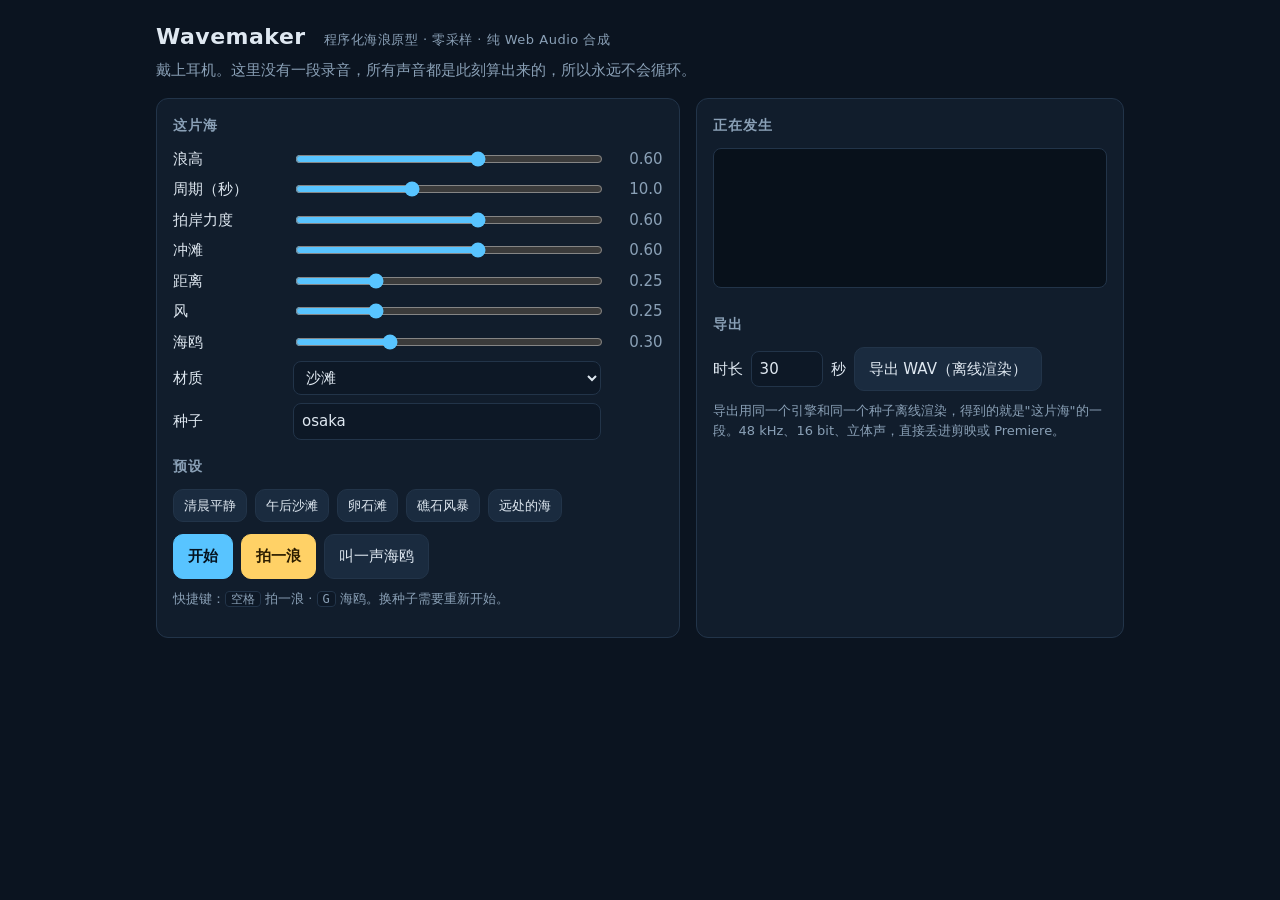
==== index.html @ 6f663f96 "Add procedural ocean synth prototype and product vision doc - index.html: zero-sample Web Audio ocea" ====
<!doctype html>
<html lang="zh-CN">
<head>
<meta charset="utf-8">
<meta name="viewport" content="width=device-width, initial-scale=1">
<title>Wavemaker 原型</title>
<style>
  :root {
    --bg: #0b1420; --panel: #111d2c; --line: #223449; --text: #dfe8f1; --muted: #8aa0b6;
    --accent: #58c4ff; --accent2: #ffd166; --danger: #ff7b72;
  }
  * { box-sizing: border-box; }
  body { margin: 0; background: var(--bg); color: var(--text); font: 15px/1.5 system-ui, -apple-system, "PingFang SC", "Noto Sans CJK SC", sans-serif; }
  header { padding: 20px 16px 8px; max-width: 1000px; margin: 0 auto; }
  h1 { margin: 0; font-size: 22px; letter-spacing: .5px; }
  h1 small { color: var(--muted); font-weight: 400; font-size: 13px; margin-left: 10px; }
  p.lead { color: var(--muted); margin: 6px 0 0; }
  main { max-width: 1000px; margin: 0 auto; padding: 8px 16px 40px; display: grid; gap: 16px; grid-template-columns: 1fr; }
  @media (min-width: 820px) { main { grid-template-columns: 1.1fr .9fr; } }
  section { background: var(--panel); border: 1px solid var(--line); border-radius: 12px; padding: 16px; }
  h2 { font-size: 14px; text-transform: uppercase; letter-spacing: 1px; color: var(--muted); margin: 0 0 12px; }
  .row { display: grid; grid-template-columns: 110px 1fr 52px; align-items: center; gap: 10px; margin: 8px 0; }
  .row label { color: var(--text); }
  .row output { text-align: right; color: var(--muted); font-variant-numeric: tabular-nums; }
  input[type=range] { width: 100%; accent-color: var(--accent); }
  select, input[type=text], input[type=number] { background: #0d1826; color: var(--text); border: 1px solid var(--line); border-radius: 8px; padding: 6px 8px; font: inherit; }
  .buttons { display: flex; flex-wrap: wrap; gap: 8px; margin-top: 12px; }
  button { background: #1a2b3f; color: var(--text); border: 1px solid var(--line); border-radius: 10px; padding: 10px 14px; font: inherit; cursor: pointer; }
  button:hover { border-color: var(--accent); }
  button.primary { background: var(--accent); color: #05131f; border-color: var(--accent); font-weight: 600; }
  button.warm { background: var(--accent2); color: #2b1d00; border-color: var(--accent2); font-weight: 600; }
  button:disabled { opacity: .45; cursor: default; }
  .presets button { padding: 6px 10px; font-size: 13px; }
  canvas { width: 100%; height: 140px; display: block; background: #08111b; border-radius: 8px; border: 1px solid var(--line); }
  .log { font-family: ui-monospace, SFMono-Regular, Menlo, monospace; font-size: 12px; color: var(--muted); max-height: 150px; overflow: auto; margin-top: 10px; white-space: pre-wrap; }
  .hint { color: var(--muted); font-size: 13px; margin-top: 10px; }
  kbd { background: #0d1826; border: 1px solid var(--line); border-radius: 4px; padding: 0 5px; font-size: 12px; }
  .export { display: flex; gap: 8px; align-items: center; flex-wrap: wrap; margin-top: 10px; }
  .export input[type=number] { width: 72px; }
</style>
</head>
<body>
<header>
  <h1>Wavemaker <small>程序化海浪原型 · 零采样 · 纯 Web Audio 合成</small></h1>
  <p class="lead">戴上耳机。这里没有一段录音，所有声音都是此刻算出来的，所以永远不会循环。</p>
</header>
<main>
  <section>
    <h2>这片海</h2>
    <div class="row"><label>浪高</label><input type="range" id="swell" min="0" max="1" step="0.01" value="0.6"><output for="swell">0.60</output></div>
    <div class="row"><label>周期（秒）</label><input type="range" id="period" min="4" max="20" step="0.5" value="10"><output for="period">10</output></div>
    <div class="row"><label>拍岸力度</label><input type="range" id="breakForce" min="0" max="1" step="0.01" value="0.6"><output for="breakForce">0.60</output></div>
    <div class="row"><label>冲滩</label><input type="range" id="wash" min="0" max="1" step="0.01" value="0.6"><output for="wash">0.60</output></div>
    <div class="row"><label>距离</label><input type="range" id="distance" min="0" max="1" step="0.01" value="0.25"><output for="distance">0.25</output></div>
    <div class="row"><label>风</label><input type="range" id="wind" min="0" max="1" step="0.01" value="0.25"><output for="wind">0.25</output></div>
    <div class="row"><label>海鸥</label><input type="range" id="gulls" min="0" max="1" step="0.01" value="0.3"><output for="gulls">0.30</output></div>
    <div class="row"><label>材质</label>
      <select id="material">
        <option value="sand">沙滩</option>
        <option value="pebble">卵石滩</option>
        <option value="rock">礁石</option>
      </select><span></span></div>
    <div class="row"><label>种子</label><input type="text" id="seed" value="osaka"><span></span></div>

    <h2 style="margin-top:16px">预设</h2>
    <div class="buttons presets">
      <button data-preset="dawn">清晨平静</button>
      <button data-preset="afternoon">午后沙滩</button>
      <button data-preset="brighton">卵石滩</button>
      <button data-preset="storm">礁石风暴</button>
      <button data-preset="far">远处的海</button>
    </div>

    <div class="buttons">
      <button class="primary" id="toggle">开始</button>
      <button class="warm" id="tap">拍一浪</button>
      <button id="gull">叫一声海鸥</button>
    </div>
    <p class="hint">快捷键：<kbd>空格</kbd> 拍一浪 · <kbd>G</kbd> 海鸥。换种子需要重新开始。</p>
  </section>

  <section>
    <h2>正在发生</h2>
    <canvas id="scope" width="900" height="280"></canvas>
    <div class="log" id="log"></div>

    <h2 style="margin-top:16px">导出</h2>
    <div class="export">
      <label>时长</label><input type="number" id="seconds" min="3" max="600" value="30"><span>秒</span>
      <button id="export">导出 WAV（离线渲染）</button>
    </div>
    <p class="hint">导出用同一个引擎和同一个种子离线渲染，得到的就是"这片海"的一段。48 kHz、16 bit、立体声，直接丢进剪映或 Premiere。</p>
  </section>
</main>

<script>
// ---------- 参数 ----------
const P = { swell: .6, period: 10, breakForce: .6, wash: .6, distance: .25, wind: .25, gulls: .3, material: 'sand', seed: 'osaka' };

const PRESETS = {
  dawn:      { swell: .3, period: 12, breakForce: .35, wash: .5, distance: .3, wind: .1, gulls: .15, material: 'sand' },
  afternoon: { swell: .6, period: 9,  breakForce: .6,  wash: .65, distance: .2, wind: .25, gulls: .4, material: 'sand' },
  brighton:  { swell: .55, period: 8, breakForce: .7,  wash: .7, distance: .15, wind: .35, gulls: .3, material: 'pebble' },
  storm:     { swell: .95, period: 6, breakForce: .95, wash: .5, distance: .1, wind: .8, gulls: .05, material: 'rock' },
  far:       { swell: .7, period: 11, breakForce: .5,  wash: .3, distance: .85, wind: .3, gulls: .2, material: 'sand' },
};

// 材质决定每一层的滤波器落点。这是"这片海是哪片海"的主要来源。
const MATERIAL = {
  sand:   { swellLP: 700, breakBP: 1400, washHP: 1500, washLP: 7000, foam: 1.0, rattle: 0,   thump: 0 },
  pebble: { swellLP: 600, breakBP: 1900, washHP: 2200, washLP: 9000, foam: 0.6, rattle: 0.6, thump: 0.15 },
  rock:   { swellLP: 500, breakBP: 1100, washHP: 1200, washLP: 5000, foam: 0.8, rattle: 0,   thump: 0.7 },
};

// ---------- 可复现的随机 ----------
function hashSeed(str) {
  let h = 1779033703 ^ str.length;
  for (let i = 0; i < str.length; i++) { h = Math.imul(h ^ str.charCodeAt(i), 3432918353); h = (h << 13) | (h >>> 19); }
  return (h >>> 0) || 1;
}
function mulberry32(a) {
  return function () {
    a |= 0; a = (a + 0x6D2B79F5) | 0;
    let t = Math.imul(a ^ (a >>> 15), 1 | a);
    t = (t + Math.imul(t ^ (t >>> 7), 61 | t)) ^ t;
    return ((t ^ (t >>> 14)) >>> 0) / 4294967296;
  };
}

// ---------- 引擎 ----------
function noiseSource(ctx, rng, seconds = 5) {
  const len = Math.floor(ctx.sampleRate * seconds);
  const buf = ctx.createBuffer(1, len, ctx.sampleRate);
  const d = buf.getChannelData(0);
  for (let i = 0; i < len; i++) d[i] = rng() * 2 - 1;
  const s = ctx.createBufferSource(); s.buffer = buf; s.loop = true;
  return s;
}

// 一层 = 独立噪声源 -> 若干滤波器 -> 增益 -> 声像
function layer(ctx, rng, dest, filters, pan = 0) {
  const src = noiseSource(ctx, rng);
  const gain = ctx.createGain(); gain.gain.value = 0;
  const panner = ctx.createStereoPanner(); panner.pan.value = pan;
  let node = src;
  const fs = filters.map(f => {
    const b = ctx.createBiquadFilter(); b.type = f.type; b.frequency.value = f.freq; b.Q.value = f.Q ?? 0.7;
    node.connect(b); node = b; return b;
  });
  node.connect(gain).connect(panner).connect(dest);
  src.start(0);
  return { src, gain: gain.gain, panner, filters: fs };   // gain 直接暴露 AudioParam
}

function distanceCutoff(d) { return 12000 * Math.pow(0.08, d); }

function buildScene(ctx, p, onEvent) {
  const rng = mulberry32(hashSeed(p.seed));
  const master = ctx.createGain(); master.gain.value = 0.9;
  const tone = ctx.createBiquadFilter(); tone.type = 'lowpass'; tone.Q.value = 0.5; tone.frequency.value = distanceCutoff(p.distance);
  const comp = ctx.createDynamicsCompressor();
  comp.threshold.value = -16; comp.knee.value = 18; comp.ratio.value = 3; comp.attack.value = 0.01; comp.release.value = 0.4;
  const analyser = ctx.createAnalyser(); analyser.fftSize = 1024;
  master.connect(tone).connect(comp).connect(analyser).connect(ctx.destination);

  const L = {
    bedL:   layer(ctx, rng, master, [{ type: 'lowpass', freq: 260 }], -0.75),
    bedR:   layer(ctx, rng, master, [{ type: 'lowpass', freq: 260 }],  0.75),
    swell:  layer(ctx, rng, master, [{ type: 'lowpass', freq: 700 }, { type: 'highpass', freq: 60 }]),
    brk:    layer(ctx, rng, master, [{ type: 'bandpass', freq: 1400, Q: 0.6 }]),
    wash:   layer(ctx, rng, master, [{ type: 'highpass', freq: 1500 }, { type: 'lowpass', freq: 7000 }]),
    foam:   layer(ctx, rng, master, [{ type: 'highpass', freq: 6500 }]),
    rattle: layer(ctx, rng, master, [{ type: 'bandpass', freq: 3200, Q: 2.5 }]),
    thump:  layer(ctx, rng, master, [{ type: 'lowpass', freq: 110 }]),
    wind:   layer(ctx, rng, master, [{ type: 'bandpass', freq: 420, Q: 1.8 }]),
  };

  const S = { nextWave: 0.5, waveIndex: 0, dir: 1, nextGull: 2 + rng() * 6, nextBed: 0, nextWind: 0, until: 0 };

  function wave(t, strength, dir) {
    const m = MATERIAL[p.material];
    const s = Math.min(1, Math.max(0.05, strength));
    const near = 1 - 0.7 * p.distance;              // 近场层随距离衰减
    const rise = p.period * 0.32 * (0.8 + 0.4 * rng());
    const tB = t + rise;                            // 拍岸时刻

    // 涌：低通噪声慢慢涨起来，滤波器随之打开
    L.swell.gain.setTargetAtTime(0.10 + 0.55 * s, t, rise / 2.5);
    L.swell.gain.setTargetAtTime(0.04, tB + 0.2, 0.9);
    L.swell.filters[0].frequency.setTargetAtTime(m.swellLP * (0.6 + 0.8 * s), t, rise / 2);
    L.swell.filters[0].frequency.setTargetAtTime(m.swellLP * 0.6, tB + 0.5, 1.5);

    // 拍岸：带通噪声的一次爆发，越大的浪起得越快、拖得越长
    const bf = p.breakForce * (0.5 + 0.6 * s) * near;
    L.brk.filters[0].frequency.setValueAtTime(m.breakBP * (0.85 + 0.3 * rng()), tB);
    L.brk.gain.setTargetAtTime(bf * 0.9, tB, 0.06 + 0.25 * (1 - bf));
    L.brk.gain.setTargetAtTime(0, tB + 0.35 + 0.4 * bf, 0.5 + 0.9 * s);
    L.brk.panner.pan.setValueAtTime(dir * 0.5, tB);

    // 礁石：低频的一声闷响
    if (m.thump) {
      L.thump.gain.setTargetAtTime(m.thump * bf, tB, 0.04);
      L.thump.gain.setTargetAtTime(0, tB + 0.15, 0.35);
    }

    // 冲滩：高频嘶声沿着海岸线跑；水变薄时音色变亮，回退时变暗
    const w = p.wash * (0.45 + 0.7 * s) * near;
    const tW = tB + 0.25;
    const runup = 1.2 + 2.2 * w;
    L.wash.filters[1].frequency.setValueAtTime(m.washLP, tW);
    L.wash.gain.setTargetAtTime(0.7 * w, tW, 0.35);
    L.wash.gain.setTargetAtTime(0, tW + runup, 0.9 + 1.6 * w);
    L.wash.filters[0].frequency.setValueAtTime(m.washHP * 0.6, tW);
    L.wash.filters[0].frequency.linearRampToValueAtTime(m.washHP * 1.6, tW + runup);
    L.wash.filters[0].frequency.setTargetAtTime(m.washHP * 0.5, tW + runup, 1.5);
    L.wash.panner.pan.setValueAtTime(-dir * 0.6, tW);
    L.wash.panner.pan.linearRampToValueAtTime(dir * 0.6, tW + runup + 2);

    // 泡沫：冲滩之后留在沙上的细碎嘶声
    L.foam.gain.setTargetAtTime(0.22 * w * m.foam, tW + 0.3, 0.6);
    L.foam.gain.setTargetAtTime(0, tW + runup + 0.5, 2.5);

    // 卵石：回退时成百上千颗石头滚动，用一串短促的噪声脉冲模拟
    if (m.rattle) {
      const t0 = tW + runup * 0.5, span = runup + 2;
      const n = Math.floor(30 + 90 * w);
      const times = [];
      for (let i = 0; i < n; i++) times.push(t0 + rng() * span);
      times.sort((a, b) => a - b);
      L.rattle.panner.pan.setValueAtTime(dir * 0.4, t0);
      for (const tt of times) {
        L.rattle.gain.setValueAtTime(m.rattle * w * (0.3 + rng()), tt);
        L.rattle.gain.setTargetAtTime(0, tt + 0.01, 0.012);
      }
    }

    onEvent && onEvent({ kind: 'wave', at: tB, strength: s, dir });
  }

  function gull(t) {
    const near = 1 - 0.6 * p.distance;
    const dist = 0.25 + rng() * 0.75;                 // 这只鸟有多远
    const f0 = 900 + rng() * 500;
    const osc = ctx.createOscillator(); osc.type = 'sawtooth';
    const vib = ctx.createOscillator(); vib.frequency.value = 22 + rng() * 8;
    const vibGain = ctx.createGain(); vibGain.gain.value = f0 * 0.02;
    vib.connect(vibGain).connect(osc.frequency);
    const bp = ctx.createBiquadFilter(); bp.type = 'bandpass'; bp.Q.value = 2.5;
    const lp = ctx.createBiquadFilter(); lp.type = 'lowpass'; lp.frequency.value = 9000 * (1 - dist * 0.7);
    const g = ctx.createGain(); g.gain.value = 0;
    const pan = ctx.createStereoPanner(); pan.pan.value = rng() * 1.6 - 0.8;
    osc.connect(bp).connect(lp).connect(g).connect(pan).connect(master);
    const calls = 1 + Math.floor(rng() * 3);
    let tt = t;
    const amp = 0.18 * (1 - dist * 0.75) * near;
    for (let i = 0; i < calls; i++) {
      const dur = 0.35 + rng() * 0.3;
      osc.frequency.setValueAtTime(f0 * 0.85, tt);
      osc.frequency.linearRampToValueAtTime(f0 * 1.15, tt + dur * 0.3);
      osc.frequency.linearRampToValueAtTime(f0 * 0.7, tt + dur);
      bp.frequency.setValueAtTime(f0 * 1.9, tt);
      bp.frequency.linearRampToValueAtTime(f0 * 2.4, tt + dur * 0.3);
      bp.frequency.linearRampToValueAtTime(f0 * 1.5, tt + dur);
      g.gain.setValueAtTime(0, tt);
      g.gain.linearRampToValueAtTime(amp, tt + 0.04);
      g.gain.setValueAtTime(amp, tt + dur * 0.6);
      g.gain.linearRampToValueAtTime(0, tt + dur);
      tt += dur + 0.12 + rng() * 0.25;
    }
    osc.start(t); vib.start(t); osc.stop(tt + 0.1); vib.stop(tt + 0.1);
    onEvent && onEvent({ kind: 'gull', at: t, dist });
  }

  // 把 [from, to) 这段时间里该发生的事都排进去。实时模式每 300 ms 往前排 2.5 s，离线模式一次排完。
  function schedule(from, to) {
    while (S.nextWave < to) {
      const group = 0.7 + 0.3 * Math.sin(S.waveIndex * Math.PI * 2 / 7 + 0.4);   // 七浪一组
      const strength = p.swell * (0.55 + 0.9 * rng()) * group;
      S.dir = -S.dir;
      wave(S.nextWave, strength, S.dir);
      S.waveIndex++;
      S.nextWave += p.period * (0.75 + 0.5 * rng());
    }
    while (S.nextGull < to) {
      if (p.gulls > 0.01 && rng() < p.gulls) gull(S.nextGull);
      S.nextGull += 3 + rng() * 10 * (1.2 - p.gulls);
    }
    // 远涌床：一直在，慢慢起伏
    while (S.nextBed < to) {
      const base = (0.05 + 0.16 * p.swell) * (1 - 0.35 * p.distance);
      L.bedL.gain.setTargetAtTime(base * (0.7 + 0.6 * rng()), S.nextBed, 1.5);
      L.bedR.gain.setTargetAtTime(base * (0.7 + 0.6 * rng()), S.nextBed + 0.7, 1.5);
      S.nextBed += 2.5 + rng() * 2;
    }
    // 风：阵性的，频率和强度都在飘
    while (S.nextWind < to) {
      const gust = p.wind * (0.4 + rng() * 0.9);
      L.wind.gain.setTargetAtTime(0.16 * gust, S.nextWind, 1.2 + rng() * 2);
      L.wind.filters[0].frequency.setTargetAtTime(300 + 400 * gust + rng() * 200, S.nextWind, 1.5);
      S.nextWind += 1.5 + rng() * 4;
    }
    tone.frequency.setTargetAtTime(distanceCutoff(p.distance), from, 0.3);
  }

  return { ctx, master, analyser, schedule, wave, gull, rng, state: S };
}

// ---------- WAV 编码 ----------
function encodeWav(buffer) {
  const ch = buffer.numberOfChannels, len = buffer.length, sr = buffer.sampleRate;
  const out = new ArrayBuffer(44 + len * ch * 2);
  const v = new DataView(out);
  const str = (o, s) => { for (let i = 0; i < s.length; i++) v.setUint8(o + i, s.charCodeAt(i)); };
  str(0, 'RIFF'); v.setUint32(4, 36 + len * ch * 2, true); str(8, 'WAVE');
  str(12, 'fmt '); v.setUint32(16, 16, true); v.setUint16(20, 1, true); v.setUint16(22, ch, true);
  v.setUint32(24, sr, true); v.setUint32(28, sr * ch * 2, true); v.setUint16(32, ch * 2, true); v.setUint16(34, 16, true);
  str(36, 'data'); v.setUint32(40, len * ch * 2, true);
  const chans = []; for (let c = 0; c < ch; c++) chans.push(buffer.getChannelData(c));
  let o = 44;
  for (let i = 0; i < len; i++) for (let c = 0; c < ch; c++) {
    const x = Math.max(-1, Math.min(1, chans[c][i]));
    v.setInt16(o, x < 0 ? x * 32768 : x * 32767, true); o += 2;
  }
  return new Blob([out], { type: 'audio/wav' });
}

async function renderOffline(p, seconds, sampleRate = 48000) {
  const off = new OfflineAudioContext(2, Math.floor(sampleRate * seconds), sampleRate);
  const scene = buildScene(off, p, null);
  scene.schedule(0, seconds);
  return off.startRendering();
}

// ---------- 界面 ----------
const $ = s => document.querySelector(s);
const logEl = $('#log');
function log(msg) {
  const lines = logEl.textContent.split('\n').filter(Boolean);
  lines.unshift(msg);
  logEl.textContent = lines.slice(0, 8).join('\n');
}

for (const id of ['swell', 'period', 'breakForce', 'wash', 'distance', 'wind', 'gulls']) {
  const el = $('#' + id), out = document.querySelector(`output[for=${id}]`);
  const show = () => out.textContent = id === 'period' ? Number(el.value).toFixed(1) : Number(el.value).toFixed(2);
  el.addEventListener('input', () => { P[id] = Number(el.value); show(); });
  show();
}
$('#material').addEventListener('change', e => { P.material = e.target.value; log(`材质 → ${e.target.selectedOptions[0].textContent}，下一浪生效`); });
$('#seed').addEventListener('change', e => { P.seed = e.target.value || 'sea'; log('种子已改，重新开始后生效'); });

function applyPreset(name) {
  const pr = PRESETS[name];
  Object.assign(P, pr);
  for (const k of Object.keys(pr)) {
    const el = $('#' + k); if (!el) continue;
    el.value = pr[k];
    el.dispatchEvent(new Event(k === 'material' ? 'change' : 'input'));
  }
  log(`预设：${name}`);
}
document.querySelectorAll('[data-preset]').forEach(b => b.addEventListener('click', () => applyPreset(b.dataset.preset)));

let live = null, timer = null, raf = null;

function onEvent(ev) {
  const delay = live ? (ev.at - live.ctx.currentTime).toFixed(1) : '?';
  if (ev.kind === 'wave') log(`浪 #${live.state.waveIndex + 1}  强度 ${ev.strength.toFixed(2)}  ${ev.dir > 0 ? '左→右' : '右→左'}  ${delay}s 后拍岸`);
  else log(`海鸥  距离 ${ev.dist.toFixed(2)}`);
}

async function start() {
  const ctx = new (window.AudioContext || window.webkitAudioContext)();
  await ctx.resume();
  live = buildScene(ctx, P, onEvent);
  live.state.until = ctx.currentTime + 0.05;
  timer = setInterval(() => {
    const to = ctx.currentTime + 2.5;
    if (to > live.state.until) { live.schedule(live.state.until, to); live.state.until = to; }
  }, 300);
  $('#toggle').textContent = '停止';
  log(`开始：种子 "${P.seed}"`);
  draw();
}
function stop() {
  clearInterval(timer); cancelAnimationFrame(raf);
  live.master.gain.setTargetAtTime(0, live.ctx.currentTime, 0.3);
  const c = live.ctx; setTimeout(() => c.close(), 1200);
  live = null;
  $('#toggle').textContent = '开始';
  log('停止');
}
$('#toggle').addEventListener('click', () => live ? stop() : start());
$('#tap').addEventListener('click', tapWave);
$('#gull').addEventListener('click', tapGull);
function tapWave() {
  if (!live) return;
  const t = live.ctx.currentTime + 0.02;
  live.state.dir = -live.state.dir;
  live.wave(t, Math.max(0.4, P.swell), live.state.dir);
  live.state.waveIndex++;
  live.state.nextWave = Math.max(live.state.nextWave, t + P.period * 0.6);
}
function tapGull() { if (live) live.gull(live.ctx.currentTime + 0.02); }
document.addEventListener('keydown', e => {
  if (e.target.tagName === 'INPUT' || e.target.tagName === 'SELECT') return;
  if (e.code === 'Space') { e.preventDefault(); tapWave(); }
  if (e.key === 'g' || e.key === 'G') tapGull();
});

// 示波器：把此刻的波形画出来，顺便当作"海平面"
const canvas = $('#scope'), g2d = canvas.getContext('2d');
const scopeBuf = new Uint8Array(1024);
function draw() {
  if (!live) return;
  live.analyser.getByteTimeDomainData(scopeBuf);
  const W = canvas.width, H = canvas.height;
  g2d.fillStyle = '#08111b'; g2d.fillRect(0, 0, W, H);
  g2d.strokeStyle = '#58c4ff'; g2d.lineWidth = 2; g2d.beginPath();
  for (let i = 0; i < scopeBuf.length; i++) {
    const x = i / scopeBuf.length * W, y = (scopeBuf[i] / 255) * H;
    i ? g2d.lineTo(x, y) : g2d.moveTo(x, y);
  }
  g2d.stroke();
  raf = requestAnimationFrame(draw);
}

$('#export').addEventListener('click', async () => {
  const btn = $('#export'), seconds = Math.min(600, Math.max(3, Number($('#seconds').value) || 30));
  btn.disabled = true; btn.textContent = `渲染 ${seconds}s…`;
  try {
    const buf = await renderOffline({ ...P }, seconds);
    const url = URL.createObjectURL(encodeWav(buf));
    const a = document.createElement('a');
    a.href = url; a.download = `wavemaker-${P.material}-${P.seed}-${seconds}s.wav`; a.click();
    setTimeout(() => URL.revokeObjectURL(url), 5000);
    log(`已导出 ${seconds}s WAV`);
  } catch (e) {
    log('导出失败：' + e.message);
  } finally {
    btn.disabled = false; btn.textContent = '导出 WAV（离线渲染）';
  }
});

window.Wavemaker = { P, buildScene, renderOffline, encodeWav, MATERIAL, PRESETS };
</script>
</body>
</html>
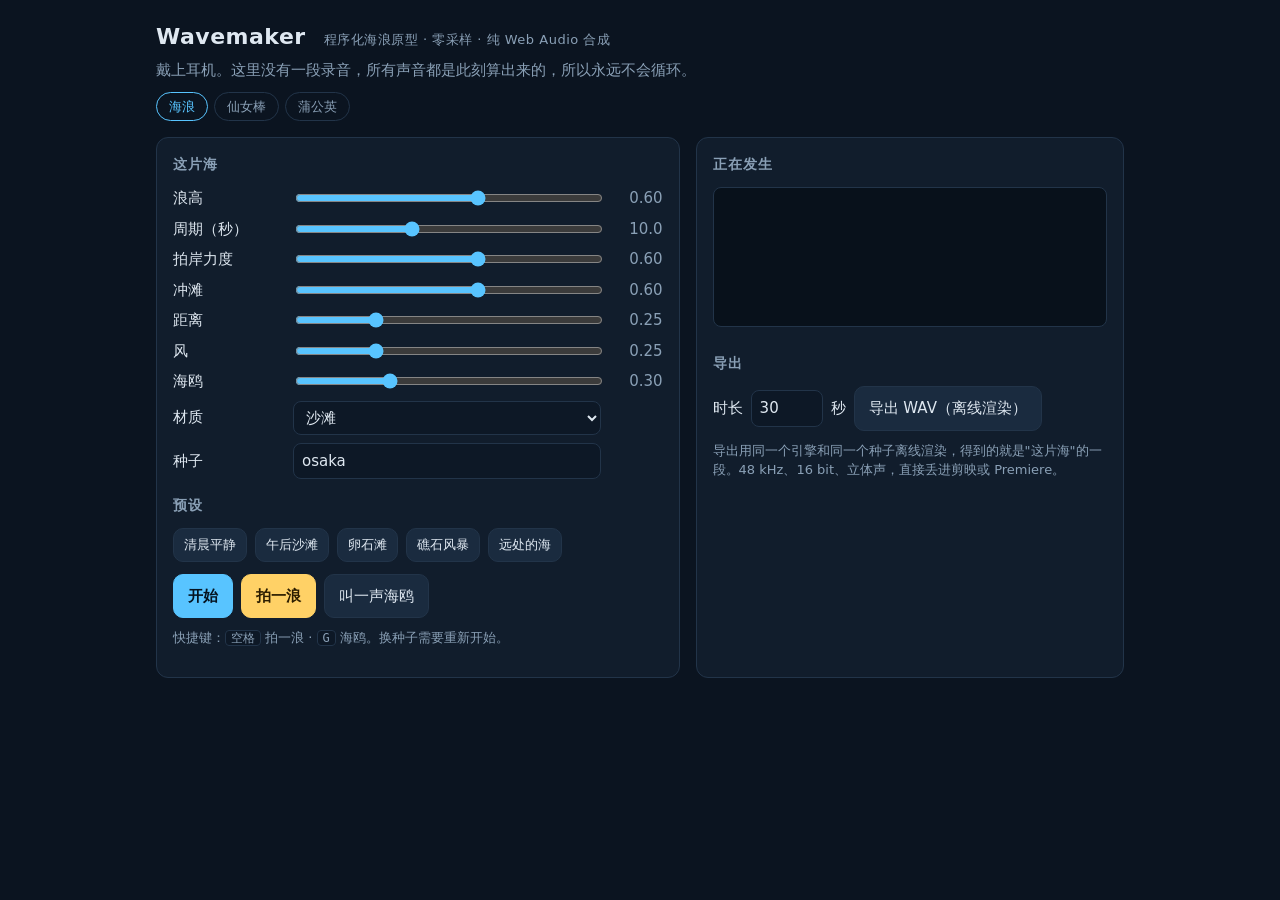
==== commit 7c521442: "Add sparkler and dandelion instruments, shared stylesheet, particle model - sparkler.html: stochasti" ====
--- a/index.html
+++ b/index.html
@@ -4,45 +4,13 @@
 <meta charset="utf-8">
 <meta name="viewport" content="width=device-width, initial-scale=1">
 <title>Wavemaker 原型</title>
-<style>
-  :root {
-    --bg: #0b1420; --panel: #111d2c; --line: #223449; --text: #dfe8f1; --muted: #8aa0b6;
-    --accent: #58c4ff; --accent2: #ffd166; --danger: #ff7b72;
-  }
-  * { box-sizing: border-box; }
-  body { margin: 0; background: var(--bg); color: var(--text); font: 15px/1.5 system-ui, -apple-system, "PingFang SC", "Noto Sans CJK SC", sans-serif; }
-  header { padding: 20px 16px 8px; max-width: 1000px; margin: 0 auto; }
-  h1 { margin: 0; font-size: 22px; letter-spacing: .5px; }
-  h1 small { color: var(--muted); font-weight: 400; font-size: 13px; margin-left: 10px; }
-  p.lead { color: var(--muted); margin: 6px 0 0; }
-  main { max-width: 1000px; margin: 0 auto; padding: 8px 16px 40px; display: grid; gap: 16px; grid-template-columns: 1fr; }
-  @media (min-width: 820px) { main { grid-template-columns: 1.1fr .9fr; } }
-  section { background: var(--panel); border: 1px solid var(--line); border-radius: 12px; padding: 16px; }
-  h2 { font-size: 14px; text-transform: uppercase; letter-spacing: 1px; color: var(--muted); margin: 0 0 12px; }
-  .row { display: grid; grid-template-columns: 110px 1fr 52px; align-items: center; gap: 10px; margin: 8px 0; }
-  .row label { color: var(--text); }
-  .row output { text-align: right; color: var(--muted); font-variant-numeric: tabular-nums; }
-  input[type=range] { width: 100%; accent-color: var(--accent); }
-  select, input[type=text], input[type=number] { background: #0d1826; color: var(--text); border: 1px solid var(--line); border-radius: 8px; padding: 6px 8px; font: inherit; }
-  .buttons { display: flex; flex-wrap: wrap; gap: 8px; margin-top: 12px; }
-  button { background: #1a2b3f; color: var(--text); border: 1px solid var(--line); border-radius: 10px; padding: 10px 14px; font: inherit; cursor: pointer; }
-  button:hover { border-color: var(--accent); }
-  button.primary { background: var(--accent); color: #05131f; border-color: var(--accent); font-weight: 600; }
-  button.warm { background: var(--accent2); color: #2b1d00; border-color: var(--accent2); font-weight: 600; }
-  button:disabled { opacity: .45; cursor: default; }
-  .presets button { padding: 6px 10px; font-size: 13px; }
-  canvas { width: 100%; height: 140px; display: block; background: #08111b; border-radius: 8px; border: 1px solid var(--line); }
-  .log { font-family: ui-monospace, SFMono-Regular, Menlo, monospace; font-size: 12px; color: var(--muted); max-height: 150px; overflow: auto; margin-top: 10px; white-space: pre-wrap; }
-  .hint { color: var(--muted); font-size: 13px; margin-top: 10px; }
-  kbd { background: #0d1826; border: 1px solid var(--line); border-radius: 4px; padding: 0 5px; font-size: 12px; }
-  .export { display: flex; gap: 8px; align-items: center; flex-wrap: wrap; margin-top: 10px; }
-  .export input[type=number] { width: 72px; }
-</style>
+<link rel="stylesheet" href="style.css">
 </head>
 <body>
 <header>
   <h1>Wavemaker <small>程序化海浪原型 · 零采样 · 纯 Web Audio 合成</small></h1>
   <p class="lead">戴上耳机。这里没有一段录音，所有声音都是此刻算出来的，所以永远不会循环。</p>
+  <nav><a class="current" href="index.html">海浪</a><a href="sparkler.html">仙女棒</a><a href="dandelion.html">蒲公英</a></nav>
 </header>
 <main>
   <section>
--- a/style.css
+++ b/style.css
@@ -0,0 +1,35 @@
+  :root {
+    --bg: #0b1420; --panel: #111d2c; --line: #223449; --text: #dfe8f1; --muted: #8aa0b6;
+    --accent: #58c4ff; --accent2: #ffd166; --danger: #ff7b72;
+  }
+  * { box-sizing: border-box; }
+  body { margin: 0; background: var(--bg); color: var(--text); font: 15px/1.5 system-ui, -apple-system, "PingFang SC", "Noto Sans CJK SC", sans-serif; }
+  header { padding: 20px 16px 8px; max-width: 1000px; margin: 0 auto; }
+  h1 { margin: 0; font-size: 22px; letter-spacing: .5px; }
+  h1 small { color: var(--muted); font-weight: 400; font-size: 13px; margin-left: 10px; }
+  p.lead { color: var(--muted); margin: 6px 0 0; }
+  main { max-width: 1000px; margin: 0 auto; padding: 8px 16px 40px; display: grid; gap: 16px; grid-template-columns: 1fr; }
+  @media (min-width: 820px) { main { grid-template-columns: 1.1fr .9fr; } }
+  section { background: var(--panel); border: 1px solid var(--line); border-radius: 12px; padding: 16px; }
+  h2 { font-size: 14px; text-transform: uppercase; letter-spacing: 1px; color: var(--muted); margin: 0 0 12px; }
+  .row { display: grid; grid-template-columns: 110px 1fr 52px; align-items: center; gap: 10px; margin: 8px 0; }
+  .row label { color: var(--text); }
+  .row output { text-align: right; color: var(--muted); font-variant-numeric: tabular-nums; }
+  input[type=range] { width: 100%; accent-color: var(--accent); }
+  select, input[type=text], input[type=number] { background: #0d1826; color: var(--text); border: 1px solid var(--line); border-radius: 8px; padding: 6px 8px; font: inherit; }
+  .buttons { display: flex; flex-wrap: wrap; gap: 8px; margin-top: 12px; }
+  button { background: #1a2b3f; color: var(--text); border: 1px solid var(--line); border-radius: 10px; padding: 10px 14px; font: inherit; cursor: pointer; }
+  button:hover { border-color: var(--accent); }
+  button.primary { background: var(--accent); color: #05131f; border-color: var(--accent); font-weight: 600; }
+  button.warm { background: var(--accent2); color: #2b1d00; border-color: var(--accent2); font-weight: 600; }
+  button:disabled { opacity: .45; cursor: default; }
+  .presets button { padding: 6px 10px; font-size: 13px; }
+  canvas { width: 100%; height: 140px; display: block; background: #08111b; border-radius: 8px; border: 1px solid var(--line); }
+  .log { font-family: ui-monospace, SFMono-Regular, Menlo, monospace; font-size: 12px; color: var(--muted); max-height: 150px; overflow: auto; margin-top: 10px; white-space: pre-wrap; }
+  .hint { color: var(--muted); font-size: 13px; margin-top: 10px; }
+  kbd { background: #0d1826; border: 1px solid var(--line); border-radius: 4px; padding: 0 5px; font-size: 12px; }
+  .export { display: flex; gap: 8px; align-items: center; flex-wrap: wrap; margin-top: 10px; }
+  .export input[type=number] { width: 72px; }
+nav { display: flex; gap: 6px; flex-wrap: wrap; margin-top: 10px; }
+nav a { color: var(--muted); text-decoration: none; border: 1px solid var(--line); border-radius: 999px; padding: 4px 12px; font-size: 13px; }
+nav a.current { color: var(--accent); border-color: var(--accent); }
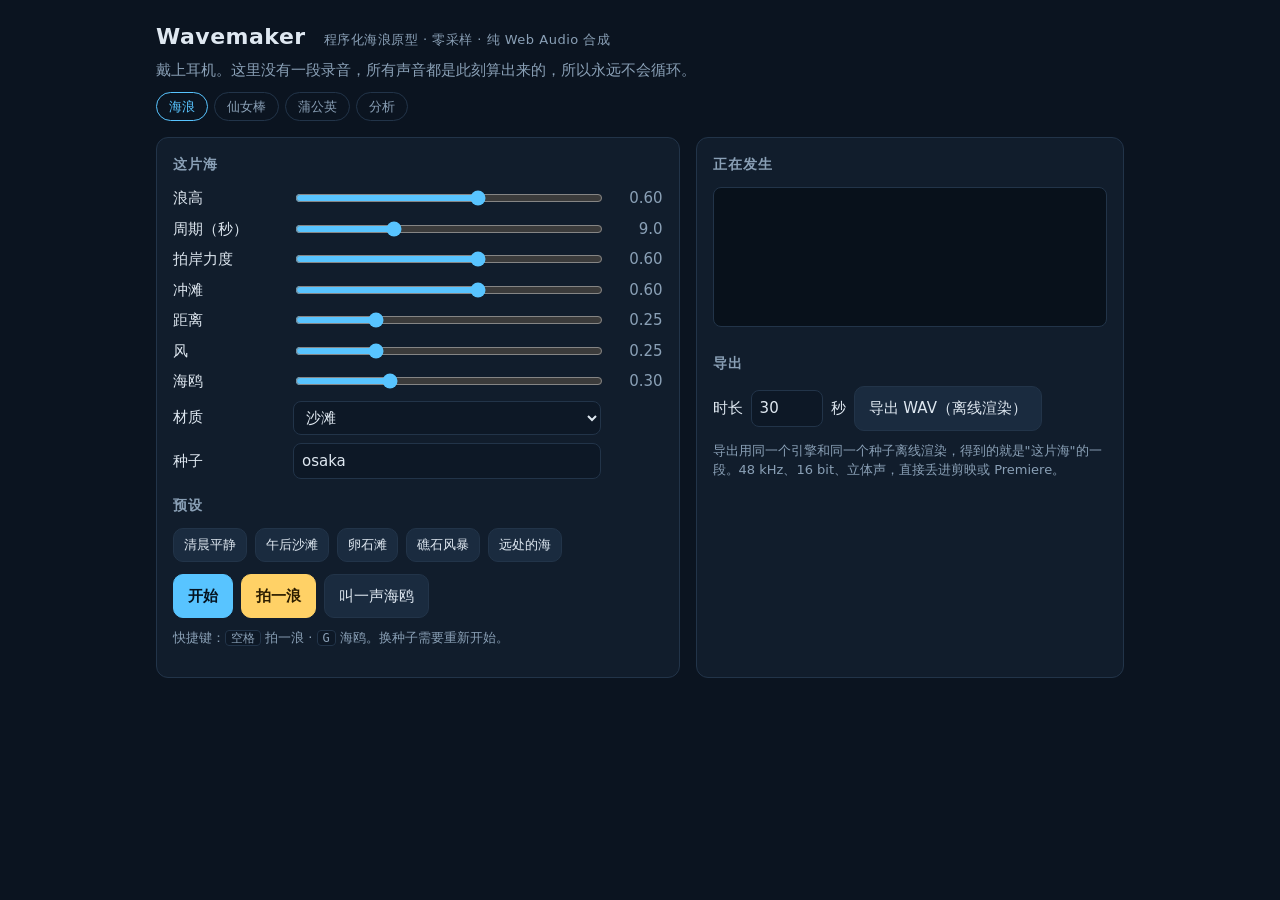
==== commit 93ddab1d: "Retune ocean engine against surf spectrum and add analysis tool - ocean.js: engine extracted from in" ====
--- a/index.html
+++ b/index.html
@@ -10,13 +10,13 @@
 <header>
   <h1>Wavemaker <small>程序化海浪原型 · 零采样 · 纯 Web Audio 合成</small></h1>
   <p class="lead">戴上耳机。这里没有一段录音，所有声音都是此刻算出来的，所以永远不会循环。</p>
-  <nav><a class="current" href="index.html">海浪</a><a href="sparkler.html">仙女棒</a><a href="dandelion.html">蒲公英</a></nav>
+  <nav><a class="current" href="index.html">海浪</a><a href="sparkler.html">仙女棒</a><a href="dandelion.html">蒲公英</a><a href="analyze.html">分析</a></nav>
 </header>
 <main>
   <section>
     <h2>这片海</h2>
     <div class="row"><label>浪高</label><input type="range" id="swell" min="0" max="1" step="0.01" value="0.6"><output for="swell">0.60</output></div>
-    <div class="row"><label>周期（秒）</label><input type="range" id="period" min="4" max="20" step="0.5" value="10"><output for="period">10</output></div>
+    <div class="row"><label>周期（秒）</label><input type="range" id="period" min="4" max="20" step="0.5" value="9"><output for="period">9</output></div>
     <div class="row"><label>拍岸力度</label><input type="range" id="breakForce" min="0" max="1" step="0.01" value="0.6"><output for="breakForce">0.60</output></div>
     <div class="row"><label>冲滩</label><input type="range" id="wash" min="0" max="1" step="0.01" value="0.6"><output for="wash">0.60</output></div>
     <div class="row"><label>距离</label><input type="range" id="distance" min="0" max="1" step="0.01" value="0.25"><output for="distance">0.25</output></div>
@@ -61,243 +61,12 @@
   </section>
 </main>
 
+<script src="ocean.js"></script>
 <script>
 // ---------- 参数 ----------
-const P = { swell: .6, period: 10, breakForce: .6, wash: .6, distance: .25, wind: .25, gulls: .3, material: 'sand', seed: 'osaka' };
-
-const PRESETS = {
-  dawn:      { swell: .3, period: 12, breakForce: .35, wash: .5, distance: .3, wind: .1, gulls: .15, material: 'sand' },
-  afternoon: { swell: .6, period: 9,  breakForce: .6,  wash: .65, distance: .2, wind: .25, gulls: .4, material: 'sand' },
-  brighton:  { swell: .55, period: 8, breakForce: .7,  wash: .7, distance: .15, wind: .35, gulls: .3, material: 'pebble' },
-  storm:     { swell: .95, period: 6, breakForce: .95, wash: .5, distance: .1, wind: .8, gulls: .05, material: 'rock' },
-  far:       { swell: .7, period: 11, breakForce: .5,  wash: .3, distance: .85, wind: .3, gulls: .2, material: 'sand' },
-};
-
-// 材质决定每一层的滤波器落点。这是"这片海是哪片海"的主要来源。
-const MATERIAL = {
-  sand:   { swellLP: 700, breakBP: 1400, washHP: 1500, washLP: 7000, foam: 1.0, rattle: 0,   thump: 0 },
-  pebble: { swellLP: 600, breakBP: 1900, washHP: 2200, washLP: 9000, foam: 0.6, rattle: 0.6, thump: 0.15 },
-  rock:   { swellLP: 500, breakBP: 1100, washHP: 1200, washLP: 5000, foam: 0.8, rattle: 0,   thump: 0.7 },
-};
-
-// ---------- 可复现的随机 ----------
-function hashSeed(str) {
-  let h = 1779033703 ^ str.length;
-  for (let i = 0; i < str.length; i++) { h = Math.imul(h ^ str.charCodeAt(i), 3432918353); h = (h << 13) | (h >>> 19); }
-  return (h >>> 0) || 1;
-}
-function mulberry32(a) {
-  return function () {
-    a |= 0; a = (a + 0x6D2B79F5) | 0;
-    let t = Math.imul(a ^ (a >>> 15), 1 | a);
-    t = (t + Math.imul(t ^ (t >>> 7), 61 | t)) ^ t;
-    return ((t ^ (t >>> 14)) >>> 0) / 4294967296;
-  };
-}
-
-// ---------- 引擎 ----------
-function noiseSource(ctx, rng, seconds = 5) {
-  const len = Math.floor(ctx.sampleRate * seconds);
-  const buf = ctx.createBuffer(1, len, ctx.sampleRate);
-  const d = buf.getChannelData(0);
-  for (let i = 0; i < len; i++) d[i] = rng() * 2 - 1;
-  const s = ctx.createBufferSource(); s.buffer = buf; s.loop = true;
-  return s;
-}
-
-// 一层 = 独立噪声源 -> 若干滤波器 -> 增益 -> 声像
-function layer(ctx, rng, dest, filters, pan = 0) {
-  const src = noiseSource(ctx, rng);
-  const gain = ctx.createGain(); gain.gain.value = 0;
-  const panner = ctx.createStereoPanner(); panner.pan.value = pan;
-  let node = src;
-  const fs = filters.map(f => {
-    const b = ctx.createBiquadFilter(); b.type = f.type; b.frequency.value = f.freq; b.Q.value = f.Q ?? 0.7;
-    node.connect(b); node = b; return b;
-  });
-  node.connect(gain).connect(panner).connect(dest);
-  src.start(0);
-  return { src, gain: gain.gain, panner, filters: fs };   // gain 直接暴露 AudioParam
-}
-
-function distanceCutoff(d) { return 12000 * Math.pow(0.08, d); }
-
-function buildScene(ctx, p, onEvent) {
-  const rng = mulberry32(hashSeed(p.seed));
-  const master = ctx.createGain(); master.gain.value = 0.9;
-  const tone = ctx.createBiquadFilter(); tone.type = 'lowpass'; tone.Q.value = 0.5; tone.frequency.value = distanceCutoff(p.distance);
-  const comp = ctx.createDynamicsCompressor();
-  comp.threshold.value = -16; comp.knee.value = 18; comp.ratio.value = 3; comp.attack.value = 0.01; comp.release.value = 0.4;
-  const analyser = ctx.createAnalyser(); analyser.fftSize = 1024;
-  master.connect(tone).connect(comp).connect(analyser).connect(ctx.destination);
-
-  const L = {
-    bedL:   layer(ctx, rng, master, [{ type: 'lowpass', freq: 260 }], -0.75),
-    bedR:   layer(ctx, rng, master, [{ type: 'lowpass', freq: 260 }],  0.75),
-    swell:  layer(ctx, rng, master, [{ type: 'lowpass', freq: 700 }, { type: 'highpass', freq: 60 }]),
-    brk:    layer(ctx, rng, master, [{ type: 'bandpass', freq: 1400, Q: 0.6 }]),
-    wash:   layer(ctx, rng, master, [{ type: 'highpass', freq: 1500 }, { type: 'lowpass', freq: 7000 }]),
-    foam:   layer(ctx, rng, master, [{ type: 'highpass', freq: 6500 }]),
-    rattle: layer(ctx, rng, master, [{ type: 'bandpass', freq: 3200, Q: 2.5 }]),
-    thump:  layer(ctx, rng, master, [{ type: 'lowpass', freq: 110 }]),
-    wind:   layer(ctx, rng, master, [{ type: 'bandpass', freq: 420, Q: 1.8 }]),
-  };
-
-  const S = { nextWave: 0.5, waveIndex: 0, dir: 1, nextGull: 2 + rng() * 6, nextBed: 0, nextWind: 0, until: 0 };
-
-  function wave(t, strength, dir) {
-    const m = MATERIAL[p.material];
-    const s = Math.min(1, Math.max(0.05, strength));
-    const near = 1 - 0.7 * p.distance;              // 近场层随距离衰减
-    const rise = p.period * 0.32 * (0.8 + 0.4 * rng());
-    const tB = t + rise;                            // 拍岸时刻
-
-    // 涌：低通噪声慢慢涨起来，滤波器随之打开
-    L.swell.gain.setTargetAtTime(0.10 + 0.55 * s, t, rise / 2.5);
-    L.swell.gain.setTargetAtTime(0.04, tB + 0.2, 0.9);
-    L.swell.filters[0].frequency.setTargetAtTime(m.swellLP * (0.6 + 0.8 * s), t, rise / 2);
-    L.swell.filters[0].frequency.setTargetAtTime(m.swellLP * 0.6, tB + 0.5, 1.5);
-
-    // 拍岸：带通噪声的一次爆发，越大的浪起得越快、拖得越长
-    const bf = p.breakForce * (0.5 + 0.6 * s) * near;
-    L.brk.filters[0].frequency.setValueAtTime(m.breakBP * (0.85 + 0.3 * rng()), tB);
-    L.brk.gain.setTargetAtTime(bf * 0.9, tB, 0.06 + 0.25 * (1 - bf));
-    L.brk.gain.setTargetAtTime(0, tB + 0.35 + 0.4 * bf, 0.5 + 0.9 * s);
-    L.brk.panner.pan.setValueAtTime(dir * 0.5, tB);
-
-    // 礁石：低频的一声闷响
-    if (m.thump) {
-      L.thump.gain.setTargetAtTime(m.thump * bf, tB, 0.04);
-      L.thump.gain.setTargetAtTime(0, tB + 0.15, 0.35);
-    }
-
-    // 冲滩：高频嘶声沿着海岸线跑；水变薄时音色变亮，回退时变暗
-    const w = p.wash * (0.45 + 0.7 * s) * near;
-    const tW = tB + 0.25;
-    const runup = 1.2 + 2.2 * w;
-    L.wash.filters[1].frequency.setValueAtTime(m.washLP, tW);
-    L.wash.gain.setTargetAtTime(0.7 * w, tW, 0.35);
-    L.wash.gain.setTargetAtTime(0, tW + runup, 0.9 + 1.6 * w);
-    L.wash.filters[0].frequency.setValueAtTime(m.washHP * 0.6, tW);
-    L.wash.filters[0].frequency.linearRampToValueAtTime(m.washHP * 1.6, tW + runup);
-    L.wash.filters[0].frequency.setTargetAtTime(m.washHP * 0.5, tW + runup, 1.5);
-    L.wash.panner.pan.setValueAtTime(-dir * 0.6, tW);
-    L.wash.panner.pan.linearRampToValueAtTime(dir * 0.6, tW + runup + 2);
-
-    // 泡沫：冲滩之后留在沙上的细碎嘶声
-    L.foam.gain.setTargetAtTime(0.22 * w * m.foam, tW + 0.3, 0.6);
-    L.foam.gain.setTargetAtTime(0, tW + runup + 0.5, 2.5);
-
-    // 卵石：回退时成百上千颗石头滚动，用一串短促的噪声脉冲模拟
-    if (m.rattle) {
-      const t0 = tW + runup * 0.5, span = runup + 2;
-      const n = Math.floor(30 + 90 * w);
-      const times = [];
-      for (let i = 0; i < n; i++) times.push(t0 + rng() * span);
-      times.sort((a, b) => a - b);
-      L.rattle.panner.pan.setValueAtTime(dir * 0.4, t0);
-      for (const tt of times) {
-        L.rattle.gain.setValueAtTime(m.rattle * w * (0.3 + rng()), tt);
-        L.rattle.gain.setTargetAtTime(0, tt + 0.01, 0.012);
-      }
-    }
-
-    onEvent && onEvent({ kind: 'wave', at: tB, strength: s, dir });
-  }
-
-  function gull(t) {
-    const near = 1 - 0.6 * p.distance;
-    const dist = 0.25 + rng() * 0.75;                 // 这只鸟有多远
-    const f0 = 900 + rng() * 500;
-    const osc = ctx.createOscillator(); osc.type = 'sawtooth';
-    const vib = ctx.createOscillator(); vib.frequency.value = 22 + rng() * 8;
-    const vibGain = ctx.createGain(); vibGain.gain.value = f0 * 0.02;
-    vib.connect(vibGain).connect(osc.frequency);
-    const bp = ctx.createBiquadFilter(); bp.type = 'bandpass'; bp.Q.value = 2.5;
-    const lp = ctx.createBiquadFilter(); lp.type = 'lowpass'; lp.frequency.value = 9000 * (1 - dist * 0.7);
-    const g = ctx.createGain(); g.gain.value = 0;
-    const pan = ctx.createStereoPanner(); pan.pan.value = rng() * 1.6 - 0.8;
-    osc.connect(bp).connect(lp).connect(g).connect(pan).connect(master);
-    const calls = 1 + Math.floor(rng() * 3);
-    let tt = t;
-    const amp = 0.18 * (1 - dist * 0.75) * near;
-    for (let i = 0; i < calls; i++) {
-      const dur = 0.35 + rng() * 0.3;
-      osc.frequency.setValueAtTime(f0 * 0.85, tt);
-      osc.frequency.linearRampToValueAtTime(f0 * 1.15, tt + dur * 0.3);
-      osc.frequency.linearRampToValueAtTime(f0 * 0.7, tt + dur);
-      bp.frequency.setValueAtTime(f0 * 1.9, tt);
-      bp.frequency.linearRampToValueAtTime(f0 * 2.4, tt + dur * 0.3);
-      bp.frequency.linearRampToValueAtTime(f0 * 1.5, tt + dur);
-      g.gain.setValueAtTime(0, tt);
-      g.gain.linearRampToValueAtTime(amp, tt + 0.04);
-      g.gain.setValueAtTime(amp, tt + dur * 0.6);
-      g.gain.linearRampToValueAtTime(0, tt + dur);
-      tt += dur + 0.12 + rng() * 0.25;
-    }
-    osc.start(t); vib.start(t); osc.stop(tt + 0.1); vib.stop(tt + 0.1);
-    onEvent && onEvent({ kind: 'gull', at: t, dist });
-  }
-
-  // 把 [from, to) 这段时间里该发生的事都排进去。实时模式每 300 ms 往前排 2.5 s，离线模式一次排完。
-  function schedule(from, to) {
-    while (S.nextWave < to) {
-      const group = 0.7 + 0.3 * Math.sin(S.waveIndex * Math.PI * 2 / 7 + 0.4);   // 七浪一组
-      const strength = p.swell * (0.55 + 0.9 * rng()) * group;
-      S.dir = -S.dir;
-      wave(S.nextWave, strength, S.dir);
-      S.waveIndex++;
-      S.nextWave += p.period * (0.75 + 0.5 * rng());
-    }
-    while (S.nextGull < to) {
-      if (p.gulls > 0.01 && rng() < p.gulls) gull(S.nextGull);
-      S.nextGull += 3 + rng() * 10 * (1.2 - p.gulls);
-    }
-    // 远涌床：一直在，慢慢起伏
-    while (S.nextBed < to) {
-      const base = (0.05 + 0.16 * p.swell) * (1 - 0.35 * p.distance);
-      L.bedL.gain.setTargetAtTime(base * (0.7 + 0.6 * rng()), S.nextBed, 1.5);
-      L.bedR.gain.setTargetAtTime(base * (0.7 + 0.6 * rng()), S.nextBed + 0.7, 1.5);
-      S.nextBed += 2.5 + rng() * 2;
-    }
-    // 风：阵性的，频率和强度都在飘
-    while (S.nextWind < to) {
-      const gust = p.wind * (0.4 + rng() * 0.9);
-      L.wind.gain.setTargetAtTime(0.16 * gust, S.nextWind, 1.2 + rng() * 2);
-      L.wind.filters[0].frequency.setTargetAtTime(300 + 400 * gust + rng() * 200, S.nextWind, 1.5);
-      S.nextWind += 1.5 + rng() * 4;
-    }
-    tone.frequency.setTargetAtTime(distanceCutoff(p.distance), from, 0.3);
-  }
-
-  return { ctx, master, analyser, schedule, wave, gull, rng, state: S };
-}
-
-// ---------- WAV 编码 ----------
-function encodeWav(buffer) {
-  const ch = buffer.numberOfChannels, len = buffer.length, sr = buffer.sampleRate;
-  const out = new ArrayBuffer(44 + len * ch * 2);
-  const v = new DataView(out);
-  const str = (o, s) => { for (let i = 0; i < s.length; i++) v.setUint8(o + i, s.charCodeAt(i)); };
-  str(0, 'RIFF'); v.setUint32(4, 36 + len * ch * 2, true); str(8, 'WAVE');
-  str(12, 'fmt '); v.setUint32(16, 16, true); v.setUint16(20, 1, true); v.setUint16(22, ch, true);
-  v.setUint32(24, sr, true); v.setUint32(28, sr * ch * 2, true); v.setUint16(32, ch * 2, true); v.setUint16(34, 16, true);
-  str(36, 'data'); v.setUint32(40, len * ch * 2, true);
-  const chans = []; for (let c = 0; c < ch; c++) chans.push(buffer.getChannelData(c));
-  let o = 44;
-  for (let i = 0; i < len; i++) for (let c = 0; c < ch; c++) {
-    const x = Math.max(-1, Math.min(1, chans[c][i]));
-    v.setInt16(o, x < 0 ? x * 32768 : x * 32767, true); o += 2;
-  }
-  return new Blob([out], { type: 'audio/wav' });
-}
-
-async function renderOffline(p, seconds, sampleRate = 48000) {
-  const off = new OfflineAudioContext(2, Math.floor(sampleRate * seconds), sampleRate);
-  const scene = buildScene(off, p, null);
-  scene.schedule(0, seconds);
-  return off.startRendering();
-}
+const P = { swell: .6, period: 9, breakForce: .6, wash: .6, distance: .25, wind: .25, gulls: .3, material: 'sand', seed: 'osaka' };
+const { PRESETS, renderOffline, encodeWav } = window.Wavemaker;
+const buildScene = window.Wavemaker.buildScene;
 
 // ---------- 界面 ----------
 const $ = s => document.querySelector(s);
@@ -410,7 +179,7 @@
   }
 });
 
-window.Wavemaker = { P, buildScene, renderOffline, encodeWav, MATERIAL, PRESETS };
+window.Wavemaker.P = P;
 </script>
 </body>
 </html>
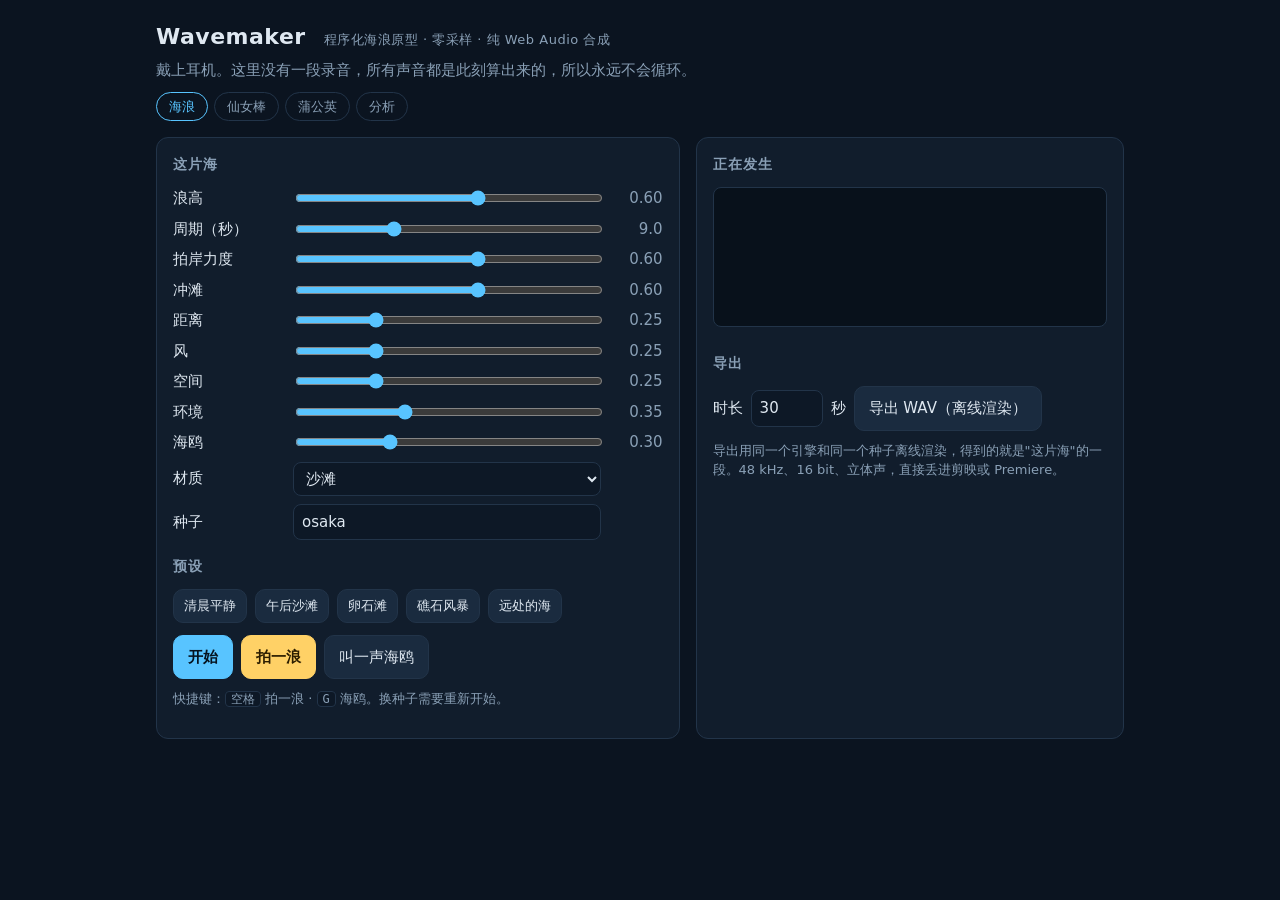
==== commit 55b3b159: "Ocean v3: per-wave brightness curve, continuity, pebble and rock rework, space - Each wave now runs " ====
--- a/index.html
+++ b/index.html
@@ -21,6 +21,8 @@
     <div class="row"><label>冲滩</label><input type="range" id="wash" min="0" max="1" step="0.01" value="0.6"><output for="wash">0.60</output></div>
     <div class="row"><label>距离</label><input type="range" id="distance" min="0" max="1" step="0.01" value="0.25"><output for="distance">0.25</output></div>
     <div class="row"><label>风</label><input type="range" id="wind" min="0" max="1" step="0.01" value="0.25"><output for="wind">0.25</output></div>
+    <div class="row"><label>空间</label><input type="range" id="space" min="0" max="1" step="0.01" value="0.25"><output for="space">0.25</output></div>
+    <div class="row"><label>环境</label><input type="range" id="ambience" min="0" max="1" step="0.01" value="0.35"><output for="ambience">0.35</output></div>
     <div class="row"><label>海鸥</label><input type="range" id="gulls" min="0" max="1" step="0.01" value="0.3"><output for="gulls">0.30</output></div>
     <div class="row"><label>材质</label>
       <select id="material">
@@ -64,7 +66,7 @@
 <script src="ocean.js"></script>
 <script>
 // ---------- 参数 ----------
-const P = { swell: .6, period: 9, breakForce: .6, wash: .6, distance: .25, wind: .25, gulls: .3, material: 'sand', seed: 'osaka' };
+const P = { swell: .6, period: 9, breakForce: .6, wash: .6, distance: .25, wind: .25, gulls: .3, material: 'sand', seed: 'osaka', space: .25, ambience: .35 };
 const { PRESETS, renderOffline, encodeWav } = window.Wavemaker;
 const buildScene = window.Wavemaker.buildScene;
 
@@ -77,7 +79,7 @@
   logEl.textContent = lines.slice(0, 8).join('\n');
 }
 
-for (const id of ['swell', 'period', 'breakForce', 'wash', 'distance', 'wind', 'gulls']) {
+for (const id of ['swell', 'period', 'breakForce', 'wash', 'distance', 'wind', 'space', 'ambience', 'gulls']) {
   const el = $('#' + id), out = document.querySelector(`output[for=${id}]`);
   const show = () => out.textContent = id === 'period' ? Number(el.value).toFixed(1) : Number(el.value).toFixed(2);
   el.addEventListener('input', () => { P[id] = Number(el.value); show(); });
